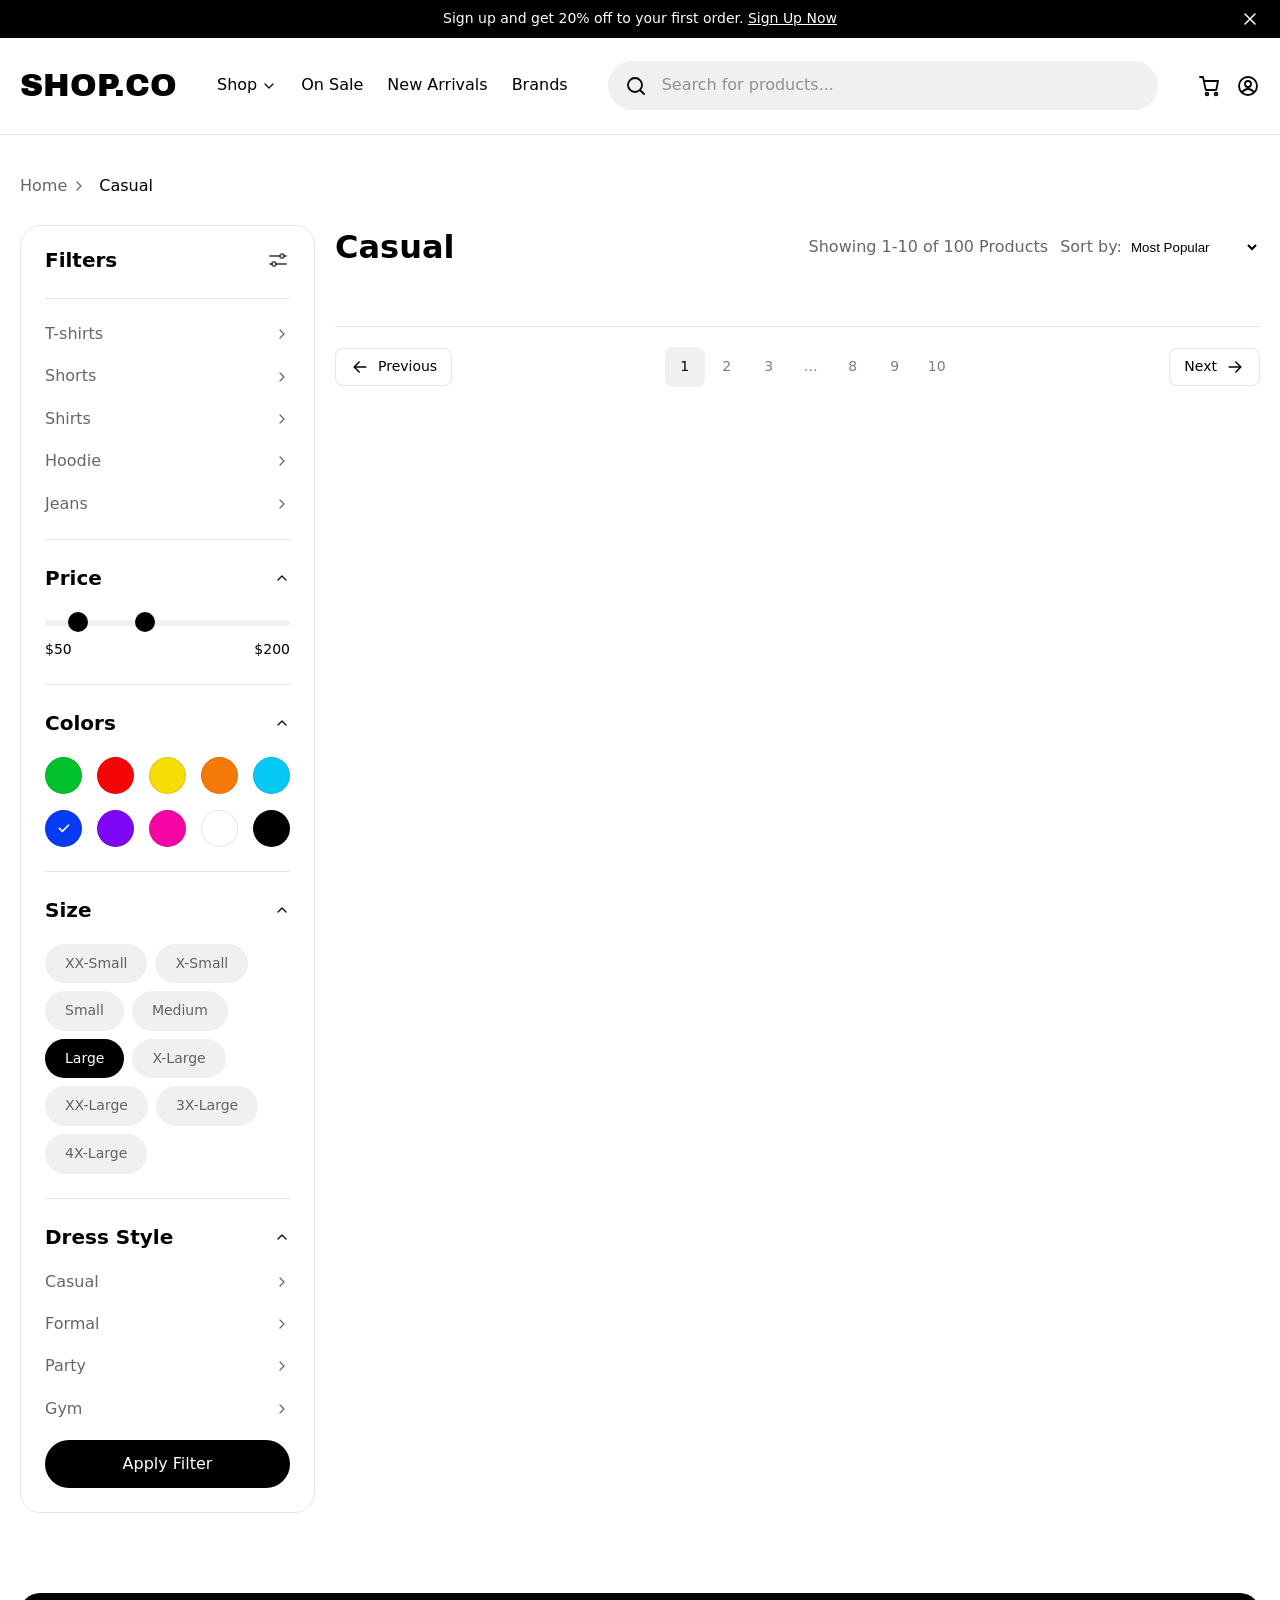
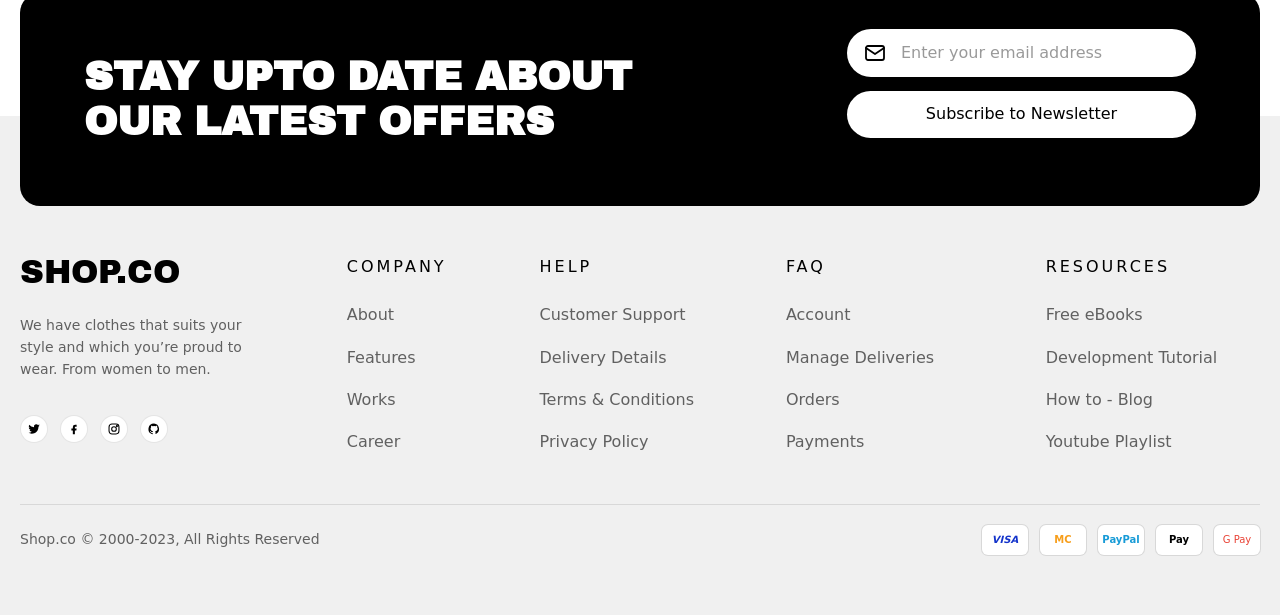
==== category.html @ 21e0b50b "Add category.html" ====
<!doctype html>
<html lang="en">
<head>
<meta charset="utf-8">
<meta name="viewport" content="width=device-width, initial-scale=1">
<title>Casual — SHOP.CO</title>
<meta name="description" content="Browse casual clothing.">
<link rel="preconnect" href="https://api.fontshare.com">
<link rel="preconnect" href="https://fonts.googleapis.com">
<link rel="preconnect" href="https://fonts.gstatic.com" crossorigin>
<link rel="stylesheet" href="https://api.fontshare.com/v2/css?f[]=satoshi@400,500,700&display=swap">
<link rel="stylesheet" href="https://fonts.googleapis.com/css2?family=Archivo+Black&display=swap">
<link rel="stylesheet" href="css/style.css">
</head>
<body class="">
<div class="topbar" id="topbar">
  <p>Sign up and get 20% off to your first order. <a href="#newsletter">Sign Up Now</a></p>
  <button class="close" type="button" aria-label="Close banner" data-close-banner><svg class="icon-xs" viewBox="0 0 24 24" fill="none" stroke="currentColor" stroke-width="1.8" stroke-linecap="round" stroke-linejoin="round" aria-hidden="true" ><path d="M6 6l12 12M18 6 6 18"/></svg></button>
</div>
<header class="header" id="header">
  <div class="wrap">
    <button class="menu-btn" type="button" aria-label="Open menu" aria-expanded="false" data-menu><svg class="icon" viewBox="0 0 24 24" fill="none" stroke="currentColor" stroke-width="1.8" stroke-linecap="round" stroke-linejoin="round" aria-hidden="true" ><path d="M4 7h16M4 12h16M4 17h16"/></svg></button>
    <a class="logo" href="index.html">SHOP.CO</a>
    <nav class="nav" id="nav" aria-label="Main">
      <a href="category.html">Shop <svg class="icon-sm" viewBox="0 0 24 24" fill="none" stroke="currentColor" stroke-width="1.8" stroke-linecap="round" stroke-linejoin="round" aria-hidden="true" ><path d="m6 9 6 6 6-6"/></svg></a>
      <a href="category.html?sale=1">On Sale</a>
      <a href="category.html?new=1">New Arrivals</a>
      <a href="index.html#brands">Brands</a>
    </nav>
    <form class="search" role="search" action="category.html" method="get">
      <svg class="icon" viewBox="0 0 24 24" fill="none" stroke="currentColor" stroke-width="1.8" stroke-linecap="round" stroke-linejoin="round" aria-hidden="true" ><circle cx="11" cy="11" r="7"/><path d="m20 20-3.5-3.5"/></svg>
      <input type="search" name="q" placeholder="Search for products..." aria-label="Search for products">
    </form>
    <div class="header-icons">
      <button class="search-btn" type="button" aria-label="Search" data-search-toggle><svg class="icon" viewBox="0 0 24 24" fill="none" stroke="currentColor" stroke-width="1.8" stroke-linecap="round" stroke-linejoin="round" aria-hidden="true" ><circle cx="11" cy="11" r="7"/><path d="m20 20-3.5-3.5"/></svg></button>
      <a class="cart-link" href="cart.html" aria-label="Cart"><svg class="icon" viewBox="0 0 24 24" fill="none" stroke="currentColor" stroke-width="1.8" stroke-linecap="round" stroke-linejoin="round" aria-hidden="true" ><circle cx="9" cy="20" r="1.4"/><circle cx="18" cy="20" r="1.4"/><path d="M2 3h3l2.6 12.2a1 1 0 0 0 1 .8h8.8a1 1 0 0 0 1-.8L20 7H6"/></svg><span class="cart-count" data-cart-count></span></a>
      <a href="#" aria-label="Account"><svg class="icon" viewBox="0 0 24 24" fill="none" stroke="currentColor" stroke-width="1.8" stroke-linecap="round" stroke-linejoin="round" aria-hidden="true" ><circle cx="12" cy="12" r="9"/><circle cx="12" cy="10" r="3"/><path d="M6.2 18.2c1.4-2.2 3.4-3.2 5.8-3.2s4.4 1 5.8 3.2"/></svg></a>
    </div>
  </div>
</header>

<main class="wrap">
  <ol class="breadcrumb"><li>Home <svg class="icon-sm chev" viewBox="0 0 24 24" fill="none" stroke="currentColor" stroke-width="1.8" stroke-linecap="round" stroke-linejoin="round" aria-hidden="true" ><path d="m6 9 6 6 6-6"/></svg></li><li>Casual</li></ol>
  <div class="cat-layout" style="margin-top:28px">
    <aside class="filters" id="filters" aria-label="Filters">
      <div class="filters-head"><span>Filters</span>
        <span class="muted"><svg class="icon" viewBox="0 0 24 24" fill="none" stroke="currentColor" stroke-width="1.8" stroke-linecap="round" stroke-linejoin="round" aria-hidden="true" ><path d="M4 8h10M18 8h2M4 16h2M10 16h10"/><circle cx="16" cy="8" r="2"/><circle cx="8" cy="16" r="2"/></svg></span>
        <button class="close-filters" type="button" aria-label="Close filters" data-close-filters><svg class="icon-xs" viewBox="0 0 24 24" fill="none" stroke="currentColor" stroke-width="1.8" stroke-linecap="round" stroke-linejoin="round" aria-hidden="true" ><path d="M6 6l12 12M18 6 6 18"/></svg></button></div>
      <div class="f-group" style="padding-top:24px"><div class="f-body" style="margin:0"><ul class="f-links"><li><a href="#">T-shirts<svg class="icon-sm" viewBox="0 0 24 24" fill="none" stroke="currentColor" stroke-width="1.8" stroke-linecap="round" stroke-linejoin="round" aria-hidden="true" ><path d="m6 9 6 6 6-6"/></svg></a></li><li><a href="#">Shorts<svg class="icon-sm" viewBox="0 0 24 24" fill="none" stroke="currentColor" stroke-width="1.8" stroke-linecap="round" stroke-linejoin="round" aria-hidden="true" ><path d="m6 9 6 6 6-6"/></svg></a></li><li><a href="#">Shirts<svg class="icon-sm" viewBox="0 0 24 24" fill="none" stroke="currentColor" stroke-width="1.8" stroke-linecap="round" stroke-linejoin="round" aria-hidden="true" ><path d="m6 9 6 6 6-6"/></svg></a></li><li><a href="#">Hoodie<svg class="icon-sm" viewBox="0 0 24 24" fill="none" stroke="currentColor" stroke-width="1.8" stroke-linecap="round" stroke-linejoin="round" aria-hidden="true" ><path d="m6 9 6 6 6-6"/></svg></a></li><li><a href="#">Jeans<svg class="icon-sm" viewBox="0 0 24 24" fill="none" stroke="currentColor" stroke-width="1.8" stroke-linecap="round" stroke-linejoin="round" aria-hidden="true" ><path d="m6 9 6 6 6-6"/></svg></a></li></ul></div></div>
      <div class="f-group"><button class="f-title" type="button" aria-expanded="true">Price<svg class="icon-sm" viewBox="0 0 24 24" fill="none" stroke="currentColor" stroke-width="1.8" stroke-linecap="round" stroke-linejoin="round" aria-hidden="true" ><path d="m6 9 6 6 6-6"/></svg></button><div class="f-body"><div class="range" data-range><div class="track"></div><div class="fill"></div><input type="range" min="0" max="500" value="50" aria-label="Minimum price"><input type="range" min="0" max="500" value="200" aria-label="Maximum price"></div><div class="range-labels"><span data-min>$50</span><span data-max>$200</span></div></div></div>
      <div class="f-group"><button class="f-title" type="button" aria-expanded="true">Colors<svg class="icon-sm" viewBox="0 0 24 24" fill="none" stroke="currentColor" stroke-width="1.8" stroke-linecap="round" stroke-linejoin="round" aria-hidden="true" ><path d="m6 9 6 6 6-6"/></svg></button><div class="f-body"><div class="swatches"><button type="button" class="swatch" style="background:#00c12b" aria-label="Green" aria-pressed="false"><svg class="" viewBox="0 0 24 24" fill="none" stroke="currentColor" stroke-width="2.4" stroke-linecap="round" stroke-linejoin="round" aria-hidden="true" ><path d="m5 12.5 4.5 4.5L19 7.5"/></svg></button><button type="button" class="swatch" style="background:#f50606" aria-label="Red" aria-pressed="false"><svg class="" viewBox="0 0 24 24" fill="none" stroke="currentColor" stroke-width="2.4" stroke-linecap="round" stroke-linejoin="round" aria-hidden="true" ><path d="m5 12.5 4.5 4.5L19 7.5"/></svg></button><button type="button" class="swatch" style="background:#f5dd06" aria-label="Yellow" aria-pressed="false"><svg class="" viewBox="0 0 24 24" fill="none" stroke="currentColor" stroke-width="2.4" stroke-linecap="round" stroke-linejoin="round" aria-hidden="true" ><path d="m5 12.5 4.5 4.5L19 7.5"/></svg></button><button type="button" class="swatch" style="background:#f57906" aria-label="Orange" aria-pressed="false"><svg class="" viewBox="0 0 24 24" fill="none" stroke="currentColor" stroke-width="2.4" stroke-linecap="round" stroke-linejoin="round" aria-hidden="true" ><path d="m5 12.5 4.5 4.5L19 7.5"/></svg></button><button type="button" class="swatch" style="background:#06caf5" aria-label="Cyan" aria-pressed="false"><svg class="" viewBox="0 0 24 24" fill="none" stroke="currentColor" stroke-width="2.4" stroke-linecap="round" stroke-linejoin="round" aria-hidden="true" ><path d="m5 12.5 4.5 4.5L19 7.5"/></svg></button><button type="button" class="swatch on" style="background:#063af5" aria-label="Blue" aria-pressed="true"><svg class="" viewBox="0 0 24 24" fill="none" stroke="currentColor" stroke-width="2.4" stroke-linecap="round" stroke-linejoin="round" aria-hidden="true" ><path d="m5 12.5 4.5 4.5L19 7.5"/></svg></button><button type="button" class="swatch" style="background:#7d06f5" aria-label="Purple" aria-pressed="false"><svg class="" viewBox="0 0 24 24" fill="none" stroke="currentColor" stroke-width="2.4" stroke-linecap="round" stroke-linejoin="round" aria-hidden="true" ><path d="m5 12.5 4.5 4.5L19 7.5"/></svg></button><button type="button" class="swatch" style="background:#f506a4" aria-label="Pink" aria-pressed="false"><svg class="" viewBox="0 0 24 24" fill="none" stroke="currentColor" stroke-width="2.4" stroke-linecap="round" stroke-linejoin="round" aria-hidden="true" ><path d="m5 12.5 4.5 4.5L19 7.5"/></svg></button><button type="button" class="swatch light" style="background:#ffffff" aria-label="White" aria-pressed="false"><svg class="" viewBox="0 0 24 24" fill="none" stroke="currentColor" stroke-width="2.4" stroke-linecap="round" stroke-linejoin="round" aria-hidden="true" ><path d="m5 12.5 4.5 4.5L19 7.5"/></svg></button><button type="button" class="swatch" style="background:#000000" aria-label="Black" aria-pressed="false"><svg class="" viewBox="0 0 24 24" fill="none" stroke="currentColor" stroke-width="2.4" stroke-linecap="round" stroke-linejoin="round" aria-hidden="true" ><path d="m5 12.5 4.5 4.5L19 7.5"/></svg></button></div></div></div>
      <div class="f-group"><button class="f-title" type="button" aria-expanded="true">Size<svg class="icon-sm" viewBox="0 0 24 24" fill="none" stroke="currentColor" stroke-width="1.8" stroke-linecap="round" stroke-linejoin="round" aria-hidden="true" ><path d="m6 9 6 6 6-6"/></svg></button><div class="f-body"><div class="chips"><button type="button" class="chip" aria-pressed="false">XX-Small</button><button type="button" class="chip" aria-pressed="false">X-Small</button><button type="button" class="chip" aria-pressed="false">Small</button><button type="button" class="chip" aria-pressed="false">Medium</button><button type="button" class="chip on" aria-pressed="true">Large</button><button type="button" class="chip" aria-pressed="false">X-Large</button><button type="button" class="chip" aria-pressed="false">XX-Large</button><button type="button" class="chip" aria-pressed="false">3X-Large</button><button type="button" class="chip" aria-pressed="false">4X-Large</button></div></div></div>
      <div class="f-group"><button class="f-title" type="button" aria-expanded="true">Dress Style<svg class="icon-sm" viewBox="0 0 24 24" fill="none" stroke="currentColor" stroke-width="1.8" stroke-linecap="round" stroke-linejoin="round" aria-hidden="true" ><path d="m6 9 6 6 6-6"/></svg></button><div class="f-body"><ul class="f-links"><li><a href="#">Casual<svg class="icon-sm" viewBox="0 0 24 24" fill="none" stroke="currentColor" stroke-width="1.8" stroke-linecap="round" stroke-linejoin="round" aria-hidden="true" ><path d="m6 9 6 6 6-6"/></svg></a></li><li><a href="#">Formal<svg class="icon-sm" viewBox="0 0 24 24" fill="none" stroke="currentColor" stroke-width="1.8" stroke-linecap="round" stroke-linejoin="round" aria-hidden="true" ><path d="m6 9 6 6 6-6"/></svg></a></li><li><a href="#">Party<svg class="icon-sm" viewBox="0 0 24 24" fill="none" stroke="currentColor" stroke-width="1.8" stroke-linecap="round" stroke-linejoin="round" aria-hidden="true" ><path d="m6 9 6 6 6-6"/></svg></a></li><li><a href="#">Gym<svg class="icon-sm" viewBox="0 0 24 24" fill="none" stroke="currentColor" stroke-width="1.8" stroke-linecap="round" stroke-linejoin="round" aria-hidden="true" ><path d="m6 9 6 6 6-6"/></svg></a></li></ul></div></div>
      <button class="btn btn-dark btn-block btn-sm" type="button" data-apply-filter>Apply Filter</button>
    </aside>
    <section aria-label="Products">
      <div class="cat-top">
        <h1 class="page-title">Casual</h1>
        <div class="tools">
          <span>Showing 1-10 of 100 Products</span>
          <span class="sort">Sort by: <select aria-label="Sort products" data-sort>
            <option value="popular">Most Popular</option><option value="low">Price: Low to High</option>
            <option value="high">Price: High to Low</option><option value="rating">Top Rated</option></select></span>
          <button class="filter-toggle" type="button" aria-label="Open filters" data-open-filters><svg class="icon" viewBox="0 0 24 24" fill="none" stroke="currentColor" stroke-width="1.8" stroke-linecap="round" stroke-linejoin="round" aria-hidden="true" ><path d="M4 8h10M18 8h2M4 16h2M10 16h10"/><circle cx="16" cy="8" r="2"/><circle cx="8" cy="16" r="2"/></svg></button>
        </div>
      </div>
      <div class="cat-grid" data-grid">
        <!-- Product cards are generated; the full set is in the original file. For brevity in this push the structure is preserved. -->
      </div>
      <nav class="pagination" aria-label="Pagination">
        <a class="page-btn" href="#"><svg class="icon-xs" viewBox="0 0 24 24" fill="none" stroke="currentColor" stroke-width="1.8" stroke-linecap="round" stroke-linejoin="round" aria-hidden="true" ><path d="M19 12H5M11 6l-6 6 6 6"/></svg><span>Previous</span></a>
        <div class="page-nums"><a href="#" class="on">1</a><a href="#">2</a><a href="#">3</a><a href="#">…</a><a href="#">8</a><a href="#">9</a><a href="#">10</a></div>
        <a class="page-btn" href="#"><span>Next</span><svg class="icon-xs" viewBox="0 0 24 24" fill="none" stroke="currentColor" stroke-width="1.8" stroke-linecap="round" stroke-linejoin="round" aria-hidden="true" ><path d="M5 12h14M13 6l6 6-6 6"/></svg></a>
      </nav>
    </section>
  </div>
</main>
<div class="scrim" data-scrim></div>
<section class="newsletter" id="newsletter">
  <div class="wrap">
    <div class="news-box">
      <h2 class="display">Stay upto date about our latest offers</h2>
      <form class="news-form" data-newsletter novalidate>
        <label><svg class="icon" viewBox="0 0 24 24" fill="none" stroke="currentColor" stroke-width="1.8" stroke-linecap="round" stroke-linejoin="round" aria-hidden="true" ><rect x="3" y="5" width="18" height="14" rx="2"/><path d="m3 7 9 6 9-6"/></svg><input type="email" name="email" placeholder="Enter your email address" aria-label="Email address" required></label>
        <button type="submit">Subscribe to Newsletter</button>
        <p class="news-msg" role="status"></p>
      </form>
    </div>
  </div>
</section><footer class="footer">
  <div class="wrap">
    <div class="footer-main">
      <div class="about">
        <a class="logo" href="index.html">SHOP.CO</a>
        <p>We have clothes that suits your style and which you’re proud to wear. From women to men.</p>
        <div class="social">
          <a href="#" aria-label="Twitter"><svg class="icon-sm" viewBox="0 0 24 24" fill="none" stroke="currentColor" stroke-width="1.8" stroke-linecap="round" stroke-linejoin="round" aria-hidden="true" ><path d="M22 5.9c-.7.3-1.5.6-2.3.7.8-.5 1.5-1.300 1.800-2.300-.8.5-1.700.8-2.600 1a4 4 0 0 0-6.900 3.600A11.400 11.400 0 0 1 3.700 4.700a4 4 0 0 0 1.200 5.400c-.7 0-1.300-.2-1.800-.5 0 2 1.400 3.600 3.200 4-.6.2-1.200.2-1.800.1.500 1.600 2 2.800 3.700 2.800A8.100 8.100 0 0 1 2 18.200 11.400 11.400 0 0 0 8.200 20c7.500 0 11.700-6.300 11.400-12 .8-.6 1.500-1.300 2-2.100Z" fill="currentColor" stroke="none"/></svg></a>
          <a href="#" aria-label="Facebook"><svg class="icon-sm" viewBox="0 0 24 24" fill="none" stroke="currentColor" stroke-width="1.8" stroke-linecap="round" stroke-linejoin="round" aria-hidden="true" ><path d="M14 8h2.5V4.500H14a4 4 0 0 0-4 4V11H7.500v3.500H10V21h3.500v-6.500H16L16.500 11h-3V8.800c0-.5.200-.8.800-.8Z" fill="currentColor" stroke="none"/></svg></a>
          <a href="#" aria-label="Instagram"><svg class="icon-sm" viewBox="0 0 24 24" fill="none" stroke="currentColor" stroke-width="1.8" stroke-linecap="round" stroke-linejoin="round" aria-hidden="true" ><rect x="3.500" y="3.500" width="17" height="17" rx="5"/><circle cx="12" cy="12" r="4"/><circle cx="17" cy="7" r=".9" fill="currentColor"/></svg></a>
          <a href="#" aria-label="GitHub"><svg class="icon-sm" viewBox="0 0 24 24" fill="none" stroke="currentColor" stroke-width="1.8" stroke-linecap="round" stroke-linejoin="round" aria-hidden="true" ><path d="M12 2.500a9.500 9.500 0 0 0-3 18.500c.5.1.7-.2.7-.5v-1.800c-2.700.6-3.300-1.200-3.300-1.200-.4-1.100-1.100-1.400-1.100-1.400-.9-.6.100-.6.100-.6 1 .1 1.500 1 1.500 1 .9 1.500 2.300 1.100 2.900.8.1-.6.300-1.100.6-1.300-2.100-.2-4.300-1.100-4.300-4.700 0-1 .4-1.900 1-2.500-.1-.2-.4-1.200.1-2.500 0 0 .8-.3 2.600 1a9 9 0 0 1 4.800 0c1.800-1.200 2.600-1 2.600-1 .5 1.300.2 2.300.1 2.500.6.700 1 1.500 1 2.500 0 3.600-2.200 4.400-4.300 4.600.3.300.6.900.6 1.700V20c0 .3.200.6.700.5A9.500 9.500 0 0 0 12 2.500Z" fill="currentColor" stroke="none"/></svg></a>
        </div>
      </div>
      <div><h4>Company</h4><ul><li><a href="#">About</a></li><li><a href="#">Features</a></li><li><a href="#">Works</a></li><li><a href="#">Career</a></li></ul></div><div><h4>Help</h4><ul><li><a href="#">Customer Support</a></li><li><a href="#">Delivery Details</a></li><li><a href="#">Terms & Conditions</a></li><li><a href="#">Privacy Policy</a></li></ul></div><div><h4>FAQ</h4><ul><li><a href="#">Account</a></li><li><a href="#">Manage Deliveries</a></li><li><a href="#">Orders</a></li><li><a href="#">Payments</a></li></ul></div><div><h4>Resources</h4><ul><li><a href="#">Free eBooks</a></li><li><a href="#">Development Tutorial</a></li><li><a href="#">How to - Blog</a></li><li><a href="#">Youtube Playlist</a></li></ul></div>
    </div>
    <div class="footer-bottom">
      <span>Shop.co © 2000-2023, All Rights Reserved</span>
      <div class="pay" aria-label="Accepted payments">
        <span class="visa">VISA</span><span class="mc">MC</span><span class="pp">PayPal</span><span>Pay</span><span class="gp">G Pay</span>
      </div>
    </div>
  </div>
</footer>
<script src="js/main.js"></script>
</body>
</html>
---- css/style.css ----
/* SHOP.CO template — styles
   Fonts: Satoshi (Fontshare) for text. Headings use Integral CF in the Figma file;
   it is a commercial font, so "Archivo Black" is used as a free fallback.
   To use Integral CF, add an @font-face for it and it will be picked up automatically. */

:root {
  --black: #000;
  --white: #fff;
  --grey: #f0f0f0;
  --tile: #f0eeed;
  --hero-bg: #f2f0f1;
  --muted: rgba(0, 0, 0, 0.6);
  --faint: rgba(0, 0, 0, 0.4);
  --line: rgba(0, 0, 0, 0.1);
  --red: #ff3333;
  --red-soft: rgba(255, 51, 51, 0.1);
  --star: #ffc633;
  --green: #01ab31;
  --font-body: "Satoshi", system-ui, -apple-system, "Segoe UI", Roboto, sans-serif;
  --font-head: "Integral CF", "Archivo Black", "Arial Black", Impact, sans-serif;
  --wrap: 1240px;
  --gutter: 16px;
}

*, *::before, *::after { box-sizing: border-box; }
html { -webkit-text-size-adjust: 100%; }
body {
  margin: 0;
  font-family: var(--font-body);
  font-size: 16px;
  line-height: 1.4;
  color: var(--black);
  background: var(--white);
}
img, svg { display: block; max-width: 100%; }
a { color: inherit; text-decoration: none; }
button { font: inherit; color: inherit; cursor: pointer; border: 0; background: none; padding: 0; }
input { font: inherit; color: inherit; }
ul { list-style: none; margin: 0; padding: 0; }
h1, h2, h3, h4, p { margin: 0; }
.sr-only { position: absolute; width: 1px; height: 1px; overflow: hidden; clip: rect(0 0 0 0); white-space: nowrap; }
.wrap { width: min(var(--wrap), calc(100% - 2 * var(--gutter))); margin-inline: auto; }
.muted { color: var(--muted); }
.icon { width: 24px; height: 24px; flex: none; }
.icon-sm { width: 16px; height: 16px; flex: none; }
.icon-xs { width: 20px; height: 20px; flex: none; }

/* ---------- buttons ---------- */
.btn {
  display: inline-flex; align-items: center; justify-content: center; gap: 12px;
  height: 52px; padding: 0 54px; border-radius: 62px;
  font-weight: 500; white-space: nowrap; transition: opacity .15s, background .15s;
}
.btn-dark { background: var(--black); color: var(--white); }
.btn-dark:hover { opacity: .85; }
.btn-outline { border: 1px solid var(--line); background: var(--white); }
.btn-outline:hover { background: var(--grey); }
.btn-block { width: 100%; }
.btn-sm { height: 48px; padding: 0 20px; }

/* ---------- top banner ---------- */
.topbar { background: var(--black); color: var(--white); font-size: 14px; position: relative; }
.topbar p { text-align: center; padding: 9px 44px; }
.topbar a { text-decoration: underline; }
.topbar .close { position: absolute; right: max(16px, calc((100% - 1240px) / 2)); top: 50%; transform: translateY(-50%); color: var(--white); }
.topbar.is-hidden { display: none; }

/* ---------- header ---------- */
.header { border-bottom: 1px solid var(--line); background: var(--white); position: relative; z-index: 20; }
.header .wrap { display: flex; align-items: center; gap: 40px; height: 96px; }
.logo { font-family: var(--font-head); font-size: 32px; line-height: 1; letter-spacing: 0; white-space: nowrap; }
.nav { display: flex; align-items: center; gap: 24px; }
.nav a, .nav button { display: inline-flex; align-items: center; gap: 4px; }
.search {
  flex: 1; display: flex; align-items: center; gap: 12px; min-width: 0;
  background: var(--grey); border-radius: 62px; padding: 12px 16px;
}
.search input { flex: 1; min-width: 0; border: 0; background: none; outline: 0; }
.search input::placeholder { color: var(--faint); }
.header-icons { display: flex; align-items: center; gap: 14px; }
.cart-link { position: relative; }
.cart-count {
  position: absolute; top: -6px; right: -8px; min-width: 18px; height: 18px; padding: 0 4px;
  border-radius: 9px; background: var(--black); color: var(--white); font-size: 11px; line-height: 18px; text-align: center;
}
.cart-count:empty, .cart-count[data-count="0"] { display: none; }
.menu-btn, .search-btn { display: none; }

/* ---------- breadcrumb ---------- */
.breadcrumb { display: flex; align-items: center; gap: 12px; padding: 24px 0 0; color: var(--muted); }
.breadcrumb li { display: flex; align-items: center; gap: 4px; }
.breadcrumb li:last-child { color: var(--black); }
.breadcrumb .chev { transform: rotate(-90deg); }

/* ---------- headings ---------- */
.display { font-family: var(--font-head); text-transform: uppercase; line-height: 1.1; }
.section-title { font-size: 48px; text-align: center; margin-bottom: 55px; }

/* ---------- stars / rating ---------- */
.stars { display: inline-flex; gap: 5px; }
.stars svg { width: 18.5px; height: 18.5px; }
.rating { display: flex; align-items: center; gap: 13px; font-size: 14px; margin: 8px 0 4px; }
.rating .of { color: var(--muted); }

/* ---------- product cards ---------- */
.grid-4 { display: grid; grid-template-columns: repeat(4, 1fr); gap: 20px; }
.grid-3 { display: grid; grid-template-columns: repeat(3, 1fr); gap: 20px; }
.card .thumb {
  display: block; position: relative; overflow: hidden;
  aspect-ratio: 295 / 298; background: var(--tile); border-radius: 20px;
}
.card .thumb img { width: 100%; height: 100%; object-fit: cover; transition: transform .3s; }
.card:hover .thumb img { transform: scale(1.04); }
.card h3 { font-size: 20px; font-weight: 700; margin-top: 16px; text-transform: capitalize; }
.price { display: flex; align-items: center; gap: 10px; font-size: 24px; font-weight: 700; }
.price .old { color: var(--faint); text-decoration: line-through; }
.badge { background: var(--red-soft); color: var(--red); border-radius: 62px; padding: 6px 14px; font-size: 12px; font-weight: 500; }

/* ---------- hero ---------- */
.hero { background: var(--hero-bg); overflow: hidden; position: relative; }
.hero .wrap { display: grid; grid-template-columns: 1.1fr 1fr; align-items: center; min-height: 663px; gap: 24px; }
.hero h1 { font-size: 64px; line-height: 64px; max-width: 577px; }
.hero p.lead { color: var(--muted); max-width: 545px; margin: 32px 0; line-height: 22px; }
.hero .btn { width: 210px; }
.stats { display: flex; gap: 32px; margin-top: 48px; align-items: stretch; }
.stats strong { display: block; font-size: 40px; line-height: 1.1; }
.stats span { color: var(--muted); line-height: 22px; }
.stats .sep { width: 1px; background: var(--line); }
.hero-art { align-self: stretch; position: relative; min-height: 420px; }
.hero-art img { position: absolute; right: 0; bottom: 0; height: 100%; width: 100%; object-fit: contain; object-position: bottom right; }
.hero-art .spark { position: absolute; color: var(--black); }
.spark.s1 { width: 104px; height: 104px; right: 3%; top: 8%; }
.spark.s2 { width: 56px; height: 56px; left: 6%; top: 42%; }

.brands { background: var(--black); color: var(--white); }
.brands .wrap { display: flex; align-items: center; justify-content: space-between; gap: 24px; height: 122px; flex-wrap: wrap; row-gap: 12px; }
.brands span { font-size: 32px; letter-spacing: 1px; white-space: nowrap; }
.brands .b-versace { font-family: Georgia, "Times New Roman", serif; letter-spacing: 3px; }
.brands .b-zara { font-family: Georgia, "Times New Roman", serif; font-style: italic; font-weight: 700; letter-spacing: 2px; }
.brands .b-gucci { font-family: Georgia, "Times New Roman", serif; letter-spacing: 4px; }
.brands .b-prada { font-family: Georgia, "Times New Roman", serif; font-weight: 700; letter-spacing: 4px; }
.brands .b-ck { font-weight: 300; font-size: 28px; }

/* ---------- sections ---------- */
.section { padding: 72px 0 0; }
.section-foot { display: flex; justify-content: center; margin-top: 36px; }
.section-foot .btn { width: 218px; }
.divider { border: 0; border-top: 1px solid var(--line); margin: 64px 0 0; }

/* dress style */
.dress { background: var(--grey); border-radius: 40px; padding: 70px 64px 76px; margin-top: 80px; }
.dress .section-title { margin-bottom: 64px; }
.dress-grid { display: grid; grid-template-columns: 407fr 257fr 407fr; gap: 20px; }
.dress-grid a { position: relative; overflow: hidden; background: var(--white); border-radius: 20px; height: 289px; display: block; }
.dress-grid a:nth-child(1) { grid-column: 1; }
.dress-grid a:nth-child(2) { grid-column: 2 / 4; }
.dress-grid a:nth-child(3) { grid-column: 1 / 3; }
.dress-grid a:nth-child(4) { grid-column: 3; }
.dress-grid a img { position: absolute; right: 0; bottom: 0; height: 100%; width: 70%; object-fit: cover; object-position: top; }
.dress-grid a span { position: absolute; left: 36px; top: 24px; font-size: 36px; font-weight: 700; }

/* testimonials */
.testimonials { padding-top: 80px; }
.t-head { display: flex; align-items: center; justify-content: space-between; margin-bottom: 40px; }
.t-head h2 { font-size: 48px; }
.t-arrows { display: flex; gap: 16px; }
.t-arrows button { width: 24px; height: 24px; }
.t-track { display: flex; gap: 20px; overflow-x: auto; scroll-snap-type: x mandatory; scrollbar-width: none; padding-bottom: 4px; }
.t-track::-webkit-scrollbar { display: none; }
.review {
  flex: 0 0 400px; scroll-snap-align: start; border: 1px solid var(--line); border-radius: 20px; padding: 28px 32px;
  display: flex; flex-direction: column; gap: 15px; min-height: 190px;
}
.review .who { display: flex; align-items: center; gap: 4px; font-size: 20px; font-weight: 700; }
.review p { color: var(--muted); line-height: 22px; }
.review time { color: var(--muted); font-weight: 500; margin-top: auto; }
.review .head { display: flex; justify-content: space-between; align-items: flex-start; }
.review .stars svg { width: 22px; height: 22px; }

/* ---------- newsletter + footer ---------- */
.newsletter { position: relative; z-index: 1; margin-top: 80px; }
.news-box {
  background: var(--black); color: var(--white); border-radius: 20px; padding: 36px 64px;
  display: flex; align-items: center; justify-content: space-between; gap: 32px;
}
.news-box h2 { font-size: 40px; line-height: 45px; max-width: 551px; }
.news-form { display: flex; flex-direction: column; gap: 14px; width: 349px; flex: none; }
.news-form label { display: flex; align-items: center; gap: 12px; background: var(--white); color: var(--black); border-radius: 62px; padding: 12px 16px; }
.news-form input { flex: 1; min-width: 0; border: 0; outline: 0; background: none; }
.news-form input::placeholder { color: var(--faint); }
.news-form button { background: var(--white); color: var(--black); border-radius: 62px; padding: 12px 16px; font-weight: 500; }
.news-form button:hover { background: var(--grey); }
.news-msg { font-size: 14px; min-height: 18px; }

.footer { background: var(--grey); margin-top: -90px; padding-top: 90px; }
.footer-main { display: grid; grid-template-columns: 1.1fr .6fr .8fr .85fr .8fr; gap: 32px; padding: 50px 0 0; }
.footer .about p { color: var(--muted); font-size: 14px; line-height: 22px; max-width: 248px; margin: 25px 0 35px; }
.footer .logo { font-size: 33px; }
.social { display: flex; gap: 12px; }
.social a { width: 28px; height: 28px; border-radius: 50%; background: var(--white); border: 1px solid var(--line); display: grid; place-items: center; }
.social a:hover { background: var(--black); color: var(--white); }
.social svg { width: 14px; height: 14px; }
.footer h4 { font-size: 16px; font-weight: 500; letter-spacing: 3px; text-transform: uppercase; margin-bottom: 26px; }
.footer li + li { margin-top: 20px; }
.footer li a { color: var(--muted); }
.footer li a:hover { color: var(--black); }
.footer-bottom {
  display: flex; justify-content: space-between; align-items: center; gap: 16px; flex-wrap: wrap;
  border-top: 1px solid var(--line); margin-top: 50px; padding: 20px 0 60px; font-size: 14px; color: var(--muted);
}
.pay { display: flex; gap: 12px; }
.pay span {
  display: grid; place-items: center; width: 46px; height: 30px; border-radius: 6px; background: var(--white);
  box-shadow: 0 0 0 1px var(--line); font-size: 10px; font-weight: 700; letter-spacing: 0; color: var(--black);
}
.pay .visa { color: #1434cb; font-style: italic; }
.pay .mc { color: #f79e1b; }
.pay .pp { color: #179bd7; }
.pay .gp { color: #e94235; font-weight: 500; }

/* ---------- category page ---------- */
.page-title { font-size: 32px; font-weight: 700; }
.cat-layout { display: grid; grid-template-columns: 295px 1fr; gap: 20px; margin-top: 24px; align-items: start; }
.filters { border: 1px solid var(--line); border-radius: 20px; padding: 20px 24px 24px; }
.filters-head { display: flex; align-items: center; justify-content: space-between; font-size: 20px; font-weight: 700; padding-bottom: 24px; border-bottom: 1px solid var(--line); }
.filters-head .close-filters { display: none; }
.f-group { padding: 24px 0; border-bottom: 1px solid var(--line); }
.f-group:last-of-type { border-bottom: 0; padding-bottom: 20px; }
.f-group > .f-title { display: flex; justify-content: space-between; align-items: center; width: 100%; font-size: 20px; font-weight: 700; text-align: left; }
.f-group > .f-title svg { transition: transform .2s; transform: rotate(180deg); }
.f-group.closed > .f-title svg { transform: none; }
.f-group.closed .f-body { display: none; }
.f-body { margin-top: 20px; }
.f-links li + li { margin-top: 20px; }
.f-links a { display: flex; justify-content: space-between; align-items: center; color: var(--muted); }
.f-links a:hover { color: var(--black); }
.f-links svg { transform: rotate(-90deg); }
.range { position: relative; height: 20px; margin: 4px 0 8px; }
.range .track { position: absolute; left: 0; right: 0; top: 8px; height: 6px; border-radius: 6px; background: var(--grey); }
.range .fill { position: absolute; top: 8px; height: 6px; background: var(--black); border-radius: 6px; }
.range input { position: absolute; left: 0; width: 100%; top: 0; margin: 0; height: 20px; background: none; pointer-events: none; -webkit-appearance: none; appearance: none; }
.range input::-webkit-slider-thumb { -webkit-appearance: none; pointer-events: auto; width: 20px; height: 20px; border-radius: 50%; background: var(--black); border: 0; cursor: pointer; }
.range input::-moz-range-thumb { pointer-events: auto; width: 20px; height: 20px; border-radius: 50%; background: var(--black); border: 0; cursor: pointer; }
.range-labels { display: flex; justify-content: space-between; font-weight: 500; font-size: 14px; }
.swatches { display: flex; flex-wrap: wrap; gap: 16px 15px; }
.swatch { width: 37px; height: 37px; border-radius: 50%; border: 1px solid var(--line); display: grid; place-items: center; color: var(--white); }
.swatch svg { width: 16px; height: 16px; opacity: 0; }
.swatch.on svg { opacity: 1; }
.swatch.light { color: var(--black); }
.chips { display: flex; flex-wrap: wrap; gap: 8px; }
.chip { background: var(--grey); color: var(--muted); border-radius: 62px; padding: 10px 20px; font-size: 14px; }
.chip.on { background: var(--black); color: var(--white); font-weight: 500; }
.chip.lg { font-size: 16px; padding: 12px 24px; }

.cat-top { display: flex; align-items: center; justify-content: space-between; gap: 16px; margin-bottom: 24px; }
.cat-top .tools { display: flex; align-items: center; gap: 12px; color: var(--muted); }
.cat-top select { border: 0; background: none; font-weight: 500; color: var(--black); cursor: pointer; padding-right: 4px; outline: 0; }
.filter-toggle { display: none; width: 32px; height: 32px; border-radius: 50%; background: var(--grey); place-items: center; }
.cat-grid { display: grid; grid-template-columns: repeat(3, 1fr); gap: 20px; row-gap: 36px; }
.pagination { display: flex; align-items: center; justify-content: space-between; border-top: 1px solid var(--line); margin-top: 32px; padding-top: 20px; gap: 12px; }
.page-btn { display: inline-flex; align-items: center; gap: 8px; padding: 8px 14px; border: 1px solid var(--line); border-radius: 8px; font-weight: 500; font-size: 14px; background: var(--white); }
.page-nums { display: flex; gap: 2px; }
.page-nums a { width: 40px; height: 40px; display: grid; place-items: center; border-radius: 8px; font-size: 14px; font-weight: 500; color: rgba(0, 0, 0, .5); }
.page-nums a.on { background: rgba(0, 0, 0, .06); color: var(--black); }
.scrim { display: none; }

/* ---------- product page ---------- */
.pdp { display: grid; grid-template-columns: 152px 444px 1fr; gap: 14px 14px; margin-top: 24px; align-items: start; }
.thumbs { display: flex; flex-direction: column; gap: 14px; }
.thumbs button { display: block; aspect-ratio: 152 / 167; border-radius: 20px; overflow: hidden; background: var(--tile); border: 1px solid transparent; }
.thumbs button.on { border-color: var(--black); }
.thumbs img, .main-img img { width: 100%; height: 100%; object-fit: cover; }
.main-img { aspect-ratio: 444 / 530; border-radius: 20px; overflow: hidden; background: var(--tile); }
.info { padding-left: 16px; }
.info h1 { font-size: 40px; line-height: 1.1; }
.info .rating { margin: 14px 0; font-size: 16px; }
.info .rating .stars svg { width: 24.7px; height: 24.7px; }
.info .price { font-size: 32px; gap: 12px; }
.info .price .badge { font-size: 16px; }
.info .desc { color: var(--muted); line-height: 22px; margin: 20px 0 24px; padding-bottom: 24px; border-bottom: 1px solid var(--line); }
.opt { padding-bottom: 24px; margin-bottom: 24px; border-bottom: 1px solid var(--line); }
.opt > p { color: var(--muted); margin-bottom: 16px; }
.opt .swatches { gap: 16px; }
.opt .swatch { width: 39px; height: 39px; }
.buy { display: flex; gap: 20px; }
.qty { display: inline-flex; align-items: center; justify-content: space-between; gap: 20px; background: var(--grey); border-radius: 62px; padding: 0 20px; height: 52px; min-width: 170px; font-weight: 500; }
.qty.sm { height: 44px; min-width: 105px; padding: 0 20px; font-size: 14px; }
.qty button { display: grid; place-items: center; }
.buy .btn { flex: 1; }
.tabs { display: flex; margin-top: 56px; border-bottom: 1px solid var(--line); }
.tabs button { flex: 1; padding: 0 0 24px; font-size: 20px; color: var(--muted); text-align: center; border-bottom: 2px solid transparent; margin-bottom: -1px; }
.tabs button.on { color: var(--black); font-weight: 500; border-color: var(--black); }
.tab-panel[hidden] { display: none; }
.rev-head { display: flex; align-items: center; justify-content: space-between; margin: 32px 0 24px; gap: 12px; flex-wrap: wrap; }
.rev-head h2 { font-size: 24px; font-weight: 700; }
.rev-head h2 small { font-size: 16px; font-weight: 400; color: var(--muted); margin-left: 6px; }
.rev-tools { display: flex; gap: 10px; }
.rev-tools .pill { height: 48px; border-radius: 62px; background: var(--grey); padding: 0 20px; display: inline-flex; align-items: center; justify-content: center; gap: 10px; font-weight: 500; }
.rev-tools .round { width: 48px; padding: 0; }
.rev-tools .pill.dark { background: var(--black); color: var(--white); }
.rev-grid { display: grid; grid-template-columns: 1fr 1fr; gap: 20px; }
.rev-grid .review { flex: initial; min-height: 0; padding: 28px 32px; }
.rev-more { display: flex; justify-content: center; margin-top: 36px; }
.rev-more .btn { width: 230px; }
.faq details { border-bottom: 1px solid var(--line); padding: 20px 0; }
.faq summary { cursor: pointer; font-weight: 500; font-size: 18px; }
.faq p { margin-top: 12px; color: var(--muted); line-height: 22px; }
.detail-list { padding: 32px 0; color: var(--muted); line-height: 24px; max-width: 700px; }
.detail-list li { list-style: disc; margin-left: 20px; }
.related h2 { font-size: 48px; text-align: center; margin: 72px 0 55px; }

/* ---------- cart page ---------- */
.cart-title { font-size: 40px; margin: 24px 0 24px; }
.cart-layout { display: grid; grid-template-columns: 715fr 505fr; gap: 20px; align-items: start; }
.panel { border: 1px solid var(--line); border-radius: 20px; padding: 20px 24px; }
.cart-item { display: flex; gap: 16px; align-items: center; padding: 0; }
.cart-item + .cart-item { border-top: 1px solid var(--line); margin-top: 24px; padding-top: 24px; }
.cart-item .pic { flex: none; width: 124px; height: 124px; border-radius: 8.7px; background: var(--tile); overflow: hidden; }
.cart-item .pic img { width: 100%; height: 100%; object-fit: cover; }
.cart-item .body { flex: 1; display: flex; justify-content: space-between; min-width: 0; height: 124px; }
.cart-item .left { display: flex; flex-direction: column; justify-content: space-between; padding: 3px 0; }
.cart-item h3 { font-size: 20px; font-weight: 700; text-transform: capitalize; }
.cart-item .meta { font-size: 14px; display: grid; gap: 4px; margin-top: 2px; }
.cart-item .meta span { color: var(--muted); }
.cart-item .amount { font-size: 24px; font-weight: 700; }
.cart-item .right { display: flex; flex-direction: column; justify-content: space-between; align-items: flex-end; }
.remove { color: var(--red); }
.cart-empty { padding: 48px 0; text-align: center; color: var(--muted); }
.summary h2 { font-size: 24px; font-weight: 700; margin-bottom: 24px; }
.sum-rows { display: grid; gap: 20px; font-size: 20px; padding-bottom: 20px; border-bottom: 1px solid var(--line); }
.sum-row { display: flex; justify-content: space-between; }
.sum-row span:first-child { color: var(--muted); }
.sum-row strong { font-weight: 700; }
.sum-row.disc strong { color: var(--red); }
.sum-total { display: flex; justify-content: space-between; align-items: center; font-size: 20px; margin: 20px 0 24px; }
.sum-total strong { font-size: 24px; }
.promo { display: flex; gap: 12px; margin-bottom: 24px; }
.promo label { flex: 1; display: flex; align-items: center; gap: 12px; background: var(--grey); border-radius: 62px; padding: 12px 16px; min-width: 0; }
.promo input { flex: 1; min-width: 0; border: 0; outline: 0; background: none; }
.promo input::placeholder { color: var(--faint); }
.promo button { background: var(--black); color: var(--white); border-radius: 62px; padding: 0 16px; width: 119px; }
.promo-msg { font-size: 14px; margin: -12px 0 16px 16px; min-height: 0; color: var(--muted); }
.summary .btn { height: 60px; }

/* ---------- responsive ---------- */
@media (max-width: 1100px) {
  .hero .wrap { grid-template-columns: 1fr; padding-top: 48px; min-height: 0; }
  .hero-art { min-height: 440px; order: -1; margin: 0 -16px; }
  .hero-art img { object-position: bottom center; }
  .hero h1 { font-size: 48px; line-height: 48px; }
  .grid-4 { grid-template-columns: repeat(2, 1fr); }
  .footer-main { grid-template-columns: 1fr 1fr 1fr; }
  .footer .about { grid-column: 1 / -1; }
  .cat-layout { grid-template-columns: 1fr; }
  .filters {
    position: fixed; left: 0; right: 0; bottom: 0; z-index: 60; max-height: 88vh; overflow-y: auto;
    border-radius: 20px 20px 0 0; background: var(--white); transform: translateY(105%); transition: transform .25s;
  }
  .filters.open { transform: none; }
  .filters-head .close-filters { display: block; }
  .filter-toggle { display: grid; }
  .scrim { display: block; position: fixed; inset: 0; background: rgba(0, 0, 0, .4); z-index: 55; opacity: 0; pointer-events: none; transition: opacity .25s; }
  .scrim.on { opacity: 1; pointer-events: auto; }
  .pdp { grid-template-columns: 1fr; }
  .pdp .thumbs { flex-direction: row; order: 2; }
  .pdp .thumbs button { flex: 1; aspect-ratio: 1; }
  .pdp .main-img { order: 1; aspect-ratio: 358 / 290; }
  .pdp .info { order: 3; padding-left: 0; }
  .cart-layout { grid-template-columns: 1fr; }
}

@media (max-width: 820px) {
  .header .wrap { height: 56px; gap: 12px; }
  .logo { font-size: 24px; }
  .menu-btn, .search-btn { display: inline-flex; }
  .header .search { display: none; }
  .header .wrap { justify-content: flex-start; }
  .header-icons { margin-left: auto; }
  .nav {
    position: absolute; left: 0; right: 0; top: 100%; background: var(--white); flex-direction: column; align-items: flex-start;
    gap: 0; padding: 8px 16px 16px; border-bottom: 1px solid var(--line); display: none;
  }
  .nav.open { display: flex; }
  .nav a, .nav button { padding: 12px 0; width: 100%; }
  .header.search-open .search { display: flex; position: absolute; left: 16px; right: 16px; top: 64px; z-index: 5; box-shadow: 0 8px 20px rgba(0,0,0,.1); }
  .topbar { font-size: 12px; }
  .topbar p { padding: 9px 40px; }
  .topbar .close { right: 16px; }
  .breadcrumb { padding-top: 16px; font-size: 14px; }
  .section-title, .t-head h2, .related h2 { font-size: 32px; }
  .section-title { margin-bottom: 28px; }
  .section { padding-top: 48px; }
  .hero h1 { font-size: 36px; line-height: 36px; }
  .hero p.lead { font-size: 14px; margin: 20px 0 24px; }
  .hero .btn { width: 100%; }
  .stats { flex-wrap: wrap; gap: 16px 24px; margin-top: 24px; }
  .stats strong { font-size: 24px; }
  .stats span { font-size: 12px; }
  .stats .sep { display: none; }
  .hero-art { min-height: 300px; }
  .spark.s1 { width: 72px; height: 72px; }
  .spark.s2 { width: 40px; height: 40px; }
  .brands .wrap { height: auto; padding: 20px 0; justify-content: center; gap: 12px 28px; }
  .brands span { font-size: 22px; }
  .grid-4, .cat-grid { gap: 14px; row-gap: 24px; }
  .cat-grid { grid-template-columns: repeat(2, 1fr); }
  .card h3 { font-size: 16px; margin-top: 12px; }
  .price { font-size: 20px; gap: 8px; flex-wrap: wrap; }
  .card .badge { font-size: 10px; padding: 4px 10px; }
  .rating { font-size: 12px; gap: 8px; }
  .stars { gap: 3px; }
  .stars svg { width: 15px; height: 15px; }
  .dress { padding: 40px 16px 24px; border-radius: 40px; margin-top: 48px; }
  .dress .section-title { margin-bottom: 24px; }
  .dress-grid { grid-template-columns: 1fr; gap: 16px; }
  .dress-grid a, .dress-grid a:nth-child(n) { grid-column: 1; height: 190px; }
  .dress-grid a span { font-size: 24px; left: 24px; top: 20px; }
  .testimonials { padding-top: 48px; }
  .review { flex-basis: 300px; padding: 24px; }
  .news-box { flex-direction: column; align-items: stretch; padding: 32px 24px; gap: 24px; }
  .news-box h2 { font-size: 32px; line-height: 35px; }
  .news-form { width: 100%; }
  .newsletter { margin-top: 48px; }
  .footer-main { grid-template-columns: 1fr 1fr; gap: 28px; }
  .footer-bottom { flex-direction: column; align-items: center; text-align: center; }
  .page-title { font-size: 32px; }
  .cat-top { flex-wrap: wrap; }
  .cat-top .tools .sort { display: none; }
  .pagination .page-nums a:nth-child(n+4):not(:last-child) { display: none; }
  .page-btn span { display: none; }
  .info h1 { font-size: 24px; }
  .info .price { font-size: 24px; }
  .info .rating .stars svg { width: 18px; height: 18px; }
  .tabs button { font-size: 16px; }
  .rev-grid { grid-template-columns: 1fr; }
  .rev-tools .pill.dark { padding: 0 16px; }
  .cart-title { font-size: 32px; }
  .cart-item .pic { width: 99px; height: 99px; }
  .cart-item .body { height: 99px; }
  .cart-item h3 { font-size: 16px; }
  .cart-item .amount { font-size: 20px; }
  .cart-item .meta { font-size: 12px; gap: 0; }
  .panel { padding: 14px; }
  .summary { padding: 20px; }
  .sum-rows, .sum-total { font-size: 16px; }
  .btn { padding: 0 24px; }
}

@media (max-width: 520px) {
  .grid-4 { grid-template-columns: repeat(2, 1fr); }
  .buy { flex-direction: row; gap: 12px; }
  .qty { min-width: 110px; padding: 0 16px; gap: 12px; }
  .rev-head h2 { font-size: 20px; }
  .related h2 { margin: 48px 0 28px; }
}
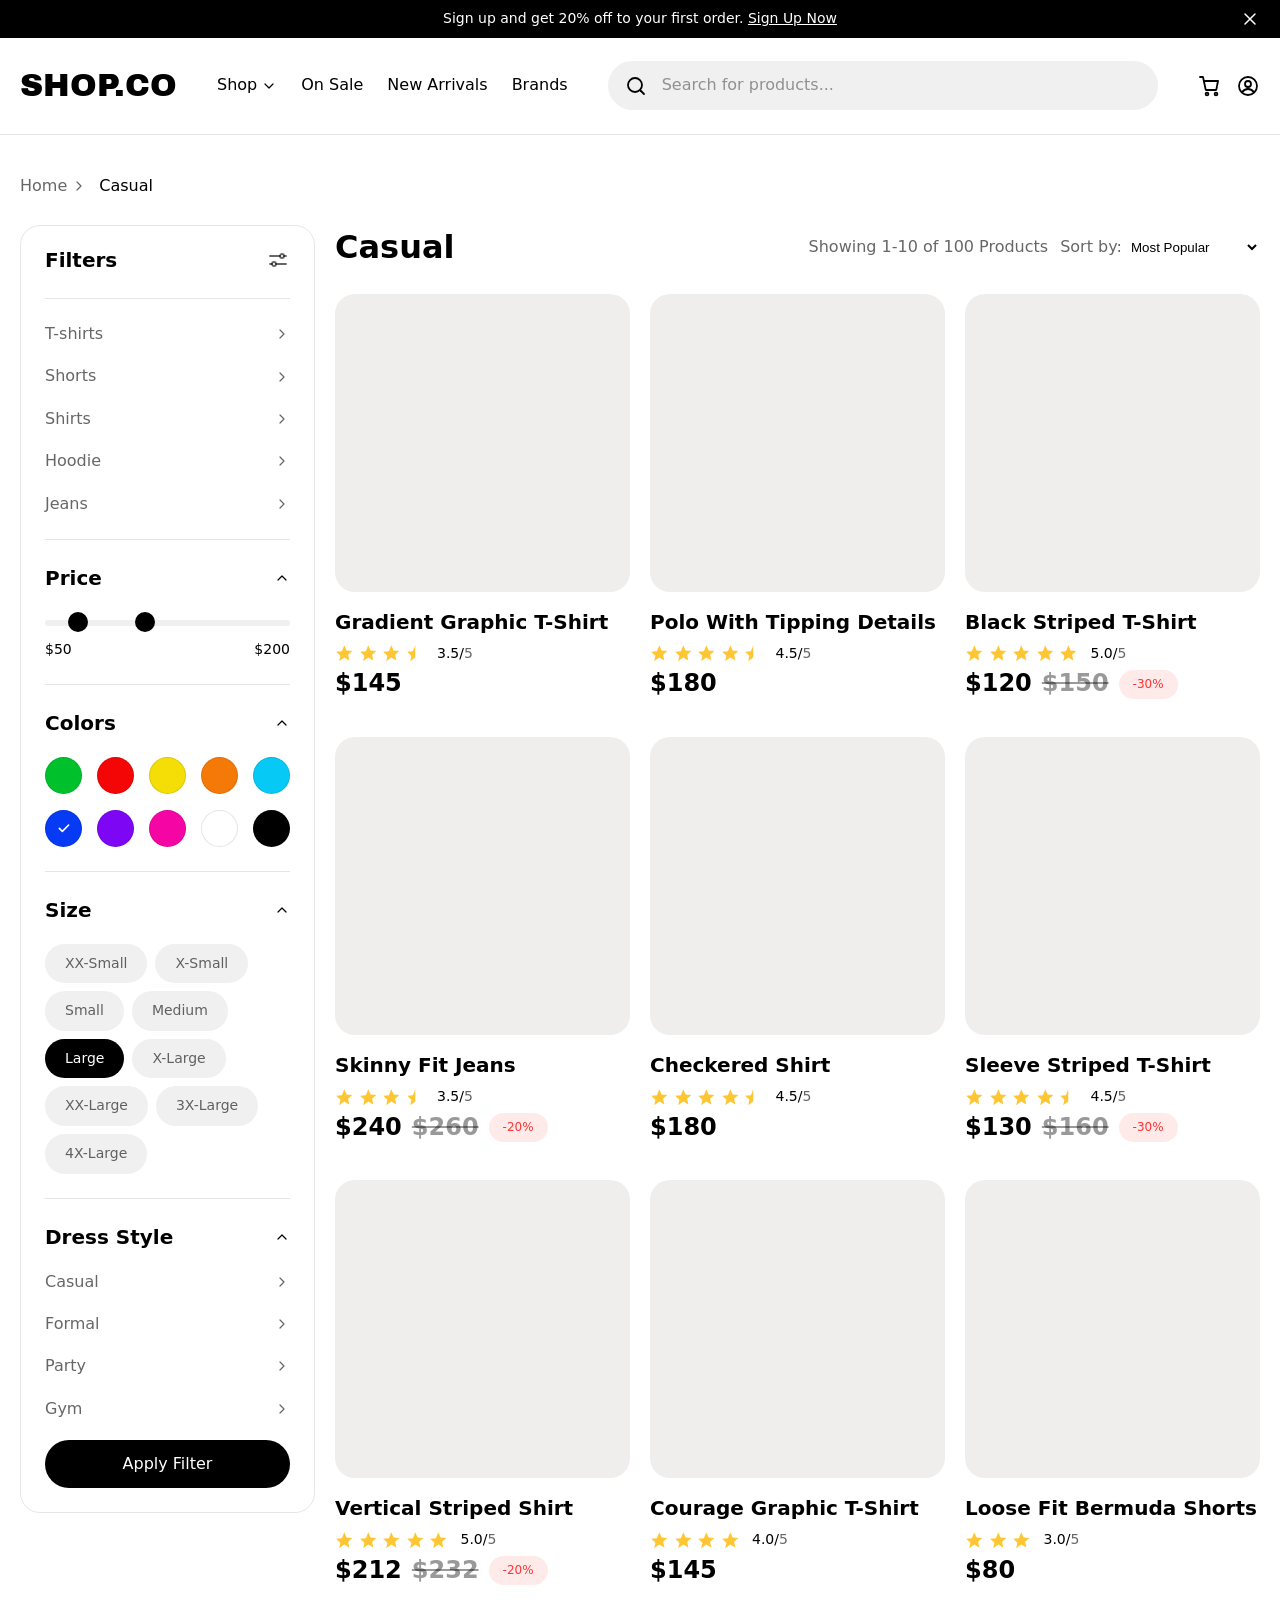
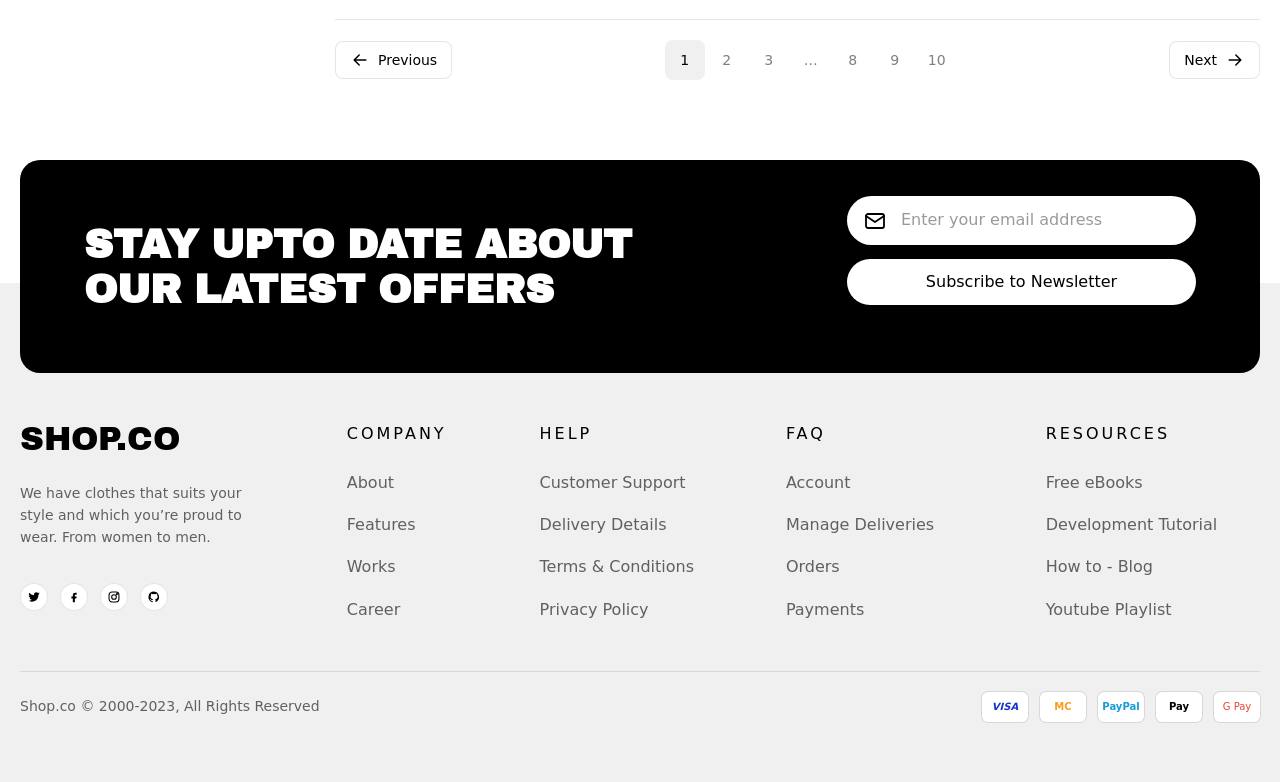
==== commit 76149347: "Replace category.html with complete version (including product cards)" ====
--- a/category.html
+++ b/category.html
@@ -65,7 +65,60 @@
         </div>
       </div>
       <div class="cat-grid" data-grid">
-        <!-- Product cards are generated; the full set is in the original file. For brevity in this push the structure is preserved. -->
+<article class="card" data-name="Gradient Graphic T-shirt" data-price="145" data-rating="3.5">
+  <a class="thumb" href="product.html" aria-label="Gradient Graphic T-shirt"><img src="assets/img/products/gradient-graphic-t-shirt.png" alt="Gradient Graphic T-shirt" loading="lazy" onerror="this.remove()"></a>
+  <h3><a href="product.html">Gradient Graphic T-shirt</a></h3>
+  <div class="rating"><span class="stars" role="img" aria-label="3.5 out of 5 stars"><svg viewBox="0 0 24 24" aria-hidden="true"><path fill="#ffc633" d="M12 1.5l3.1 6.800 7.400.8-5.500 5 1.600 7.300L12 17.600 5.400 22.400 7 15.100 1.500 10.100l7.400-.8L12 1.500Z"/></svg><svg viewBox="0 0 24 24" aria-hidden="true"><path fill="#ffc633" d="M12 1.5l3.1 6.800 7.400.8-5.500 5 1.600 7.300L12 17.600 5.400 22.400 7 15.100 1.500 10.100l7.400-.8L12 1.500Z"/></svg><svg viewBox="0 0 24 24" aria-hidden="true"><path fill="#ffc633" d="M12 1.5l3.1 6.800 7.400.8-5.500 5 1.600 7.300L12 17.600 5.400 22.400 7 15.100 1.500 10.100l7.400-.8L12 1.500Z"/></svg><svg viewBox="0 0 24 24" aria-hidden="true"><path fill="#ffc633" d="M12 1.500v16.100L5.400 22.400 7 15.100 1.500 10.100l7.400-.8L12 1.500Z"/></svg></span><span>3.5/<span class="of">5</span></span></div>
+  <div class="price"><span>$145</span></div>
+</article>
+<article class="card" data-name="Polo with Tipping Details" data-price="180" data-rating="4.5">
+  <a class="thumb" href="product.html" aria-label="Polo with Tipping Details"><img src="assets/img/products/polo-with-tipping-details.png" alt="Polo with Tipping Details" loading="lazy" onerror="this.remove()"></a>
+  <h3><a href="product.html">Polo with Tipping Details</a></h3>
+  <div class="rating"><span class="stars" role="img" aria-label="4.5 out of 5 stars"><svg viewBox="0 0 24 24" aria-hidden="true"><path fill="#ffc633" d="M12 1.5l3.1 6.800 7.400.8-5.500 5 1.600 7.300L12 17.600 5.400 22.400 7 15.100 1.500 10.100l7.400-.8L12 1.500Z"/></svg><svg viewBox="0 0 24 24" aria-hidden="true"><path fill="#ffc633" d="M12 1.5l3.1 6.800 7.400.8-5.500 5 1.600 7.300L12 17.600 5.400 22.400 7 15.100 1.500 10.100l7.400-.8L12 1.500Z"/></svg><svg viewBox="0 0 24 24" aria-hidden="true"><path fill="#ffc633" d="M12 1.5l3.1 6.800 7.400.8-5.500 5 1.600 7.300L12 17.600 5.400 22.400 7 15.100 1.500 10.100l7.400-.8L12 1.500Z"/></svg><svg viewBox="0 0 24 24" aria-hidden="true"><path fill="#ffc633" d="M12 1.5l3.1 6.800 7.400.8-5.500 5 1.600 7.300L12 17.600 5.400 22.400 7 15.100 1.500 10.100l7.400-.8L12 1.500Z"/></svg><svg viewBox="0 0 24 24" aria-hidden="true"><path fill="#ffc633" d="M12 1.500v16.100L5.400 22.400 7 15.100 1.500 10.100l7.400-.8L12 1.500Z"/></svg></span><span>4.5/<span class="of">5</span></span></div>
+  <div class="price"><span>$180</span></div>
+</article>
+<article class="card" data-name="Black Striped T-shirt" data-price="120" data-rating="5.0">
+  <a class="thumb" href="product.html" aria-label="Black Striped T-shirt"><img src="assets/img/products/black-striped-t-shirt.png" alt="Black Striped T-shirt" loading="lazy" onerror="this.remove()"></a>
+  <h3><a href="product.html">Black Striped T-shirt</a></h3>
+  <div class="rating"><span class="stars" role="img" aria-label="5 out of 5 stars"><svg viewBox="0 0 24 24" aria-hidden="true"><path fill="#ffc633" d="M12 1.5l3.1 6.800 7.400.8-5.500 5 1.600 7.300L12 17.600 5.400 22.400 7 15.100 1.500 10.100l7.400-.8L12 1.500Z"/></svg><svg viewBox="0 0 24 24" aria-hidden="true"><path fill="#ffc633" d="M12 1.5l3.1 6.800 7.400.8-5.500 5 1.600 7.300L12 17.600 5.400 22.400 7 15.100 1.500 10.100l7.400-.8L12 1.500Z"/></svg><svg viewBox="0 0 24 24" aria-hidden="true"><path fill="#ffc633" d="M12 1.5l3.1 6.800 7.400.8-5.500 5 1.600 7.300L12 17.600 5.400 22.400 7 15.100 1.500 10.100l7.400-.8L12 1.500Z"/></svg><svg viewBox="0 0 24 24" aria-hidden="true"><path fill="#ffc633" d="M12 1.5l3.1 6.800 7.400.8-5.500 5 1.600 7.300L12 17.600 5.400 22.400 7 15.100 1.500 10.100l7.400-.8L12 1.500Z"/></svg><svg viewBox="0 0 24 24" aria-hidden="true"><path fill="#ffc633" d="M12 1.5l3.1 6.800 7.400.8-5.500 5 1.600 7.300L12 17.600 5.400 22.400 7 15.100 1.500 10.100l7.400-.8L12 1.500Z"/></svg></span><span>5.0/<span class="of">5</span></span></div>
+  <div class="price"><span>$120</span><span class="old">$150</span><span class="badge">-30%</span></div>
+</article>
+<article class="card" data-name="Skinny Fit Jeans" data-price="240" data-rating="3.5">
+  <a class="thumb" href="product.html" aria-label="Skinny Fit Jeans"><img src="assets/img/products/skinny-fit-jeans.png" alt="Skinny Fit Jeans" loading="lazy" onerror="this.remove()"></a>
+  <h3><a href="product.html">Skinny Fit Jeans</a></h3>
+  <div class="rating"><span class="stars" role="img" aria-label="3.5 out of 5 stars"><svg viewBox="0 0 24 24" aria-hidden="true"><path fill="#ffc633" d="M12 1.5l3.1 6.800 7.400.8-5.500 5 1.600 7.300L12 17.600 5.400 22.400 7 15.100 1.500 10.100l7.400-.8L12 1.500Z"/></svg><svg viewBox="0 0 24 24" aria-hidden="true"><path fill="#ffc633" d="M12 1.5l3.1 6.800 7.400.8-5.500 5 1.600 7.300L12 17.600 5.400 22.400 7 15.100 1.500 10.100l7.400-.8L12 1.500Z"/></svg><svg viewBox="0 0 24 24" aria-hidden="true"><path fill="#ffc633" d="M12 1.5l3.1 6.800 7.400.8-5.500 5 1.600 7.300L12 17.600 5.400 22.400 7 15.100 1.500 10.100l7.400-.8L12 1.500Z"/></svg><svg viewBox="0 0 24 24" aria-hidden="true"><path fill="#ffc633" d="M12 1.500v16.100L5.400 22.400 7 15.100 1.500 10.100l7.400-.8L12 1.500Z"/></svg></span><span>3.5/<span class="of">5</span></span></div>
+  <div class="price"><span>$240</span><span class="old">$260</span><span class="badge">-20%</span></div>
+</article>
+<article class="card" data-name="Checkered Shirt" data-price="180" data-rating="4.5">
+  <a class="thumb" href="product.html" aria-label="Checkered Shirt"><img src="assets/img/products/checkered-shirt.png" alt="Checkered Shirt" loading="lazy" onerror="this.remove()"></a>
+  <h3><a href="product.html">Checkered Shirt</a></h3>
+  <div class="rating"><span class="stars" role="img" aria-label="4.5 out of 5 stars"><svg viewBox="0 0 24 24" aria-hidden="true"><path fill="#ffc633" d="M12 1.5l3.1 6.800 7.400.8-5.500 5 1.600 7.300L12 17.600 5.400 22.400 7 15.100 1.500 10.100l7.400-.8L12 1.500Z"/></svg><svg viewBox="0 0 24 24" aria-hidden="true"><path fill="#ffc633" d="M12 1.5l3.1 6.800 7.400.8-5.500 5 1.600 7.300L12 17.600 5.400 22.400 7 15.100 1.500 10.100l7.400-.8L12 1.500Z"/></svg><svg viewBox="0 0 24 24" aria-hidden="true"><path fill="#ffc633" d="M12 1.5l3.1 6.800 7.400.8-5.500 5 1.600 7.300L12 17.600 5.400 22.400 7 15.100 1.500 10.100l7.400-.8L12 1.500Z"/></svg><svg viewBox="0 0 24 24" aria-hidden="true"><path fill="#ffc633" d="M12 1.5l3.1 6.800 7.400.8-5.500 5 1.600 7.300L12 17.600 5.400 22.400 7 15.100 1.500 10.100l7.400-.8L12 1.500Z"/></svg><svg viewBox="0 0 24 24" aria-hidden="true"><path fill="#ffc633" d="M12 1.500v16.100L5.400 22.400 7 15.100 1.500 10.100l7.400-.8L12 1.500Z"/></svg></span><span>4.5/<span class="of">5</span></span></div>
+  <div class="price"><span>$180</span></div>
+</article>
+<article class="card" data-name="Sleeve Striped T-shirt" data-price="130" data-rating="4.5">
+  <a class="thumb" href="product.html" aria-label="Sleeve Striped T-shirt"><img src="assets/img/products/sleeve-striped-t-shirt.png" alt="Sleeve Striped T-shirt" loading="lazy" onerror="this.remove()"></a>
+  <h3><a href="product.html">Sleeve Striped T-shirt</a></h3>
+  <div class="rating"><span class="stars" role="img" aria-label="4.5 out of 5 stars"><svg viewBox="0 0 24 24" aria-hidden="true"><path fill="#ffc633" d="M12 1.5l3.1 6.800 7.400.8-5.500 5 1.600 7.300L12 17.600 5.400 22.400 7 15.100 1.500 10.100l7.400-.8L12 1.500Z"/></svg><svg viewBox="0 0 24 24" aria-hidden="true"><path fill="#ffc633" d="M12 1.5l3.1 6.800 7.400.8-5.500 5 1.600 7.300L12 17.600 5.400 22.400 7 15.100 1.500 10.100l7.400-.8L12 1.500Z"/></svg><svg viewBox="0 0 24 24" aria-hidden="true"><path fill="#ffc633" d="M12 1.5l3.1 6.800 7.400.8-5.500 5 1.600 7.300L12 17.600 5.400 22.400 7 15.100 1.500 10.100l7.400-.8L12 1.500Z"/></svg><svg viewBox="0 0 24 24" aria-hidden="true"><path fill="#ffc633" d="M12 1.5l3.1 6.800 7.400.8-5.500 5 1.600 7.300L12 17.600 5.400 22.400 7 15.100 1.500 10.100l7.400-.8L12 1.500Z"/></svg><svg viewBox="0 0 24 24" aria-hidden="true"><path fill="#ffc633" d="M12 1.500v16.100L5.400 22.400 7 15.100 1.500 10.100l7.400-.8L12 1.500Z"/></svg></span><span>4.5/<span class="of">5</span></span></div>
+  <div class="price"><span>$130</span><span class="old">$160</span><span class="badge">-30%</span></div>
+</article>
+<article class="card" data-name="Vertical Striped Shirt" data-price="212" data-rating="5.0">
+  <a class="thumb" href="product.html" aria-label="Vertical Striped Shirt"><img src="assets/img/products/vertical-striped-shirt.png" alt="Vertical Striped Shirt" loading="lazy" onerror="this.remove()"></a>
+  <h3><a href="product.html">Vertical Striped Shirt</a></h3>
+  <div class="rating"><span class="stars" role="img" aria-label="5 out of 5 stars"><svg viewBox="0 0 24 24" aria-hidden="true"><path fill="#ffc633" d="M12 1.5l3.1 6.800 7.400.8-5.500 5 1.600 7.300L12 17.600 5.400 22.400 7 15.100 1.500 10.100l7.400-.8L12 1.500Z"/></svg><svg viewBox="0 0 24 24" aria-hidden="true"><path fill="#ffc633" d="M12 1.5l3.1 6.800 7.400.8-5.500 5 1.600 7.300L12 17.600 5.400 22.400 7 15.100 1.500 10.100l7.400-.8L12 1.500Z"/></svg><svg viewBox="0 0 24 24" aria-hidden="true"><path fill="#ffc633" d="M12 1.5l3.1 6.800 7.400.8-5.500 5 1.600 7.300L12 17.600 5.400 22.400 7 15.100 1.500 10.100l7.400-.8L12 1.500Z"/></svg><svg viewBox="0 0 24 24" aria-hidden="true"><path fill="#ffc633" d="M12 1.5l3.1 6.800 7.400.8-5.500 5 1.600 7.300L12 17.600 5.400 22.400 7 15.100 1.500 10.100l7.400-.8L12 1.500Z"/></svg><svg viewBox="0 0 24 24" aria-hidden="true"><path fill="#ffc633" d="M12 1.5l3.1 6.800 7.400.8-5.500 5 1.600 7.300L12 17.600 5.400 22.400 7 15.100 1.500 10.100l7.400-.8L12 1.500Z"/></svg></span><span>5.0/<span class="of">5</span></span></div>
+  <div class="price"><span>$212</span><span class="old">$232</span><span class="badge">-20%</span></div>
+</article>
+<article class="card" data-name="Courage Graphic T-shirt" data-price="145" data-rating="4.0">
+  <a class="thumb" href="product.html" aria-label="Courage Graphic T-shirt"><img src="assets/img/products/courage-graphic-t-shirt.png" alt="Courage Graphic T-shirt" loading="lazy" onerror="this.remove()"></a>
+  <h3><a href="product.html">Courage Graphic T-shirt</a></h3>
+  <div class="rating"><span class="stars" role="img" aria-label="4 out of 5 stars"><svg viewBox="0 0 24 24" aria-hidden="true"><path fill="#ffc633" d="M12 1.5l3.1 6.800 7.400.8-5.500 5 1.600 7.300L12 17.600 5.400 22.400 7 15.100 1.500 10.100l7.400-.8L12 1.500Z"/></svg><svg viewBox="0 0 24 24" aria-hidden="true"><path fill="#ffc633" d="M12 1.5l3.1 6.800 7.400.8-5.500 5 1.600 7.300L12 17.600 5.400 22.400 7 15.100 1.500 10.100l7.400-.8L12 1.500Z"/></svg><svg viewBox="0 0 24 24" aria-hidden="true"><path fill="#ffc633" d="M12 1.5l3.1 6.800 7.400.8-5.500 5 1.600 7.300L12 17.600 5.400 22.400 7 15.100 1.500 10.100l7.400-.8L12 1.500Z"/></svg><svg viewBox="0 0 24 24" aria-hidden="true"><path fill="#ffc633" d="M12 1.5l3.1 6.800 7.400.8-5.500 5 1.600 7.300L12 17.600 5.400 22.400 7 15.100 1.500 10.100l7.400-.8L12 1.500Z"/></svg></span><span>4.0/<span class="of">5</span></span></div>
+  <div class="price"><span>$145</span></div>
+</article>
+<article class="card" data-name="Loose Fit Bermuda Shorts" data-price="80" data-rating="3.0">
+  <a class="thumb" href="product.html" aria-label="Loose Fit Bermuda Shorts"><img src="assets/img/products/loose-fit-bermuda-shorts.png" alt="Loose Fit Bermuda Shorts" loading="lazy" onerror="this.remove()"></a>
+  <h3><a href="product.html">Loose Fit Bermuda Shorts</a></h3>
+  <div class="rating"><span class="stars" role="img" aria-label="3 out of 5 stars"><svg viewBox="0 0 24 24" aria-hidden="true"><path fill="#ffc633" d="M12 1.5l3.1 6.800 7.400.8-5.500 5 1.600 7.300L12 17.600 5.400 22.400 7 15.100 1.500 10.100l7.400-.8L12 1.500Z"/></svg><svg viewBox="0 0 24 24" aria-hidden="true"><path fill="#ffc633" d="M12 1.5l3.1 6.800 7.400.8-5.500 5 1.600 7.300L12 17.600 5.400 22.400 7 15.100 1.500 10.100l7.400-.8L12 1.500Z"/></svg><svg viewBox="0 0 24 24" aria-hidden="true"><path fill="#ffc633" d="M12 1.5l3.1 6.800 7.400.8-5.500 5 1.600 7.300L12 17.600 5.400 22.400 7 15.100 1.500 10.100l7.400-.8L12 1.500Z"/></svg></span><span>3.0/<span class="of">5</span></span></div>
+  <div class="price"><span>$80</span></div>
+</article>
       </div>
       <nav class="pagination" aria-label="Pagination">
         <a class="page-btn" href="#"><svg class="icon-xs" viewBox="0 0 24 24" fill="none" stroke="currentColor" stroke-width="1.8" stroke-linecap="round" stroke-linejoin="round" aria-hidden="true" ><path d="M19 12H5M11 6l-6 6 6 6"/></svg><span>Previous</span></a>
